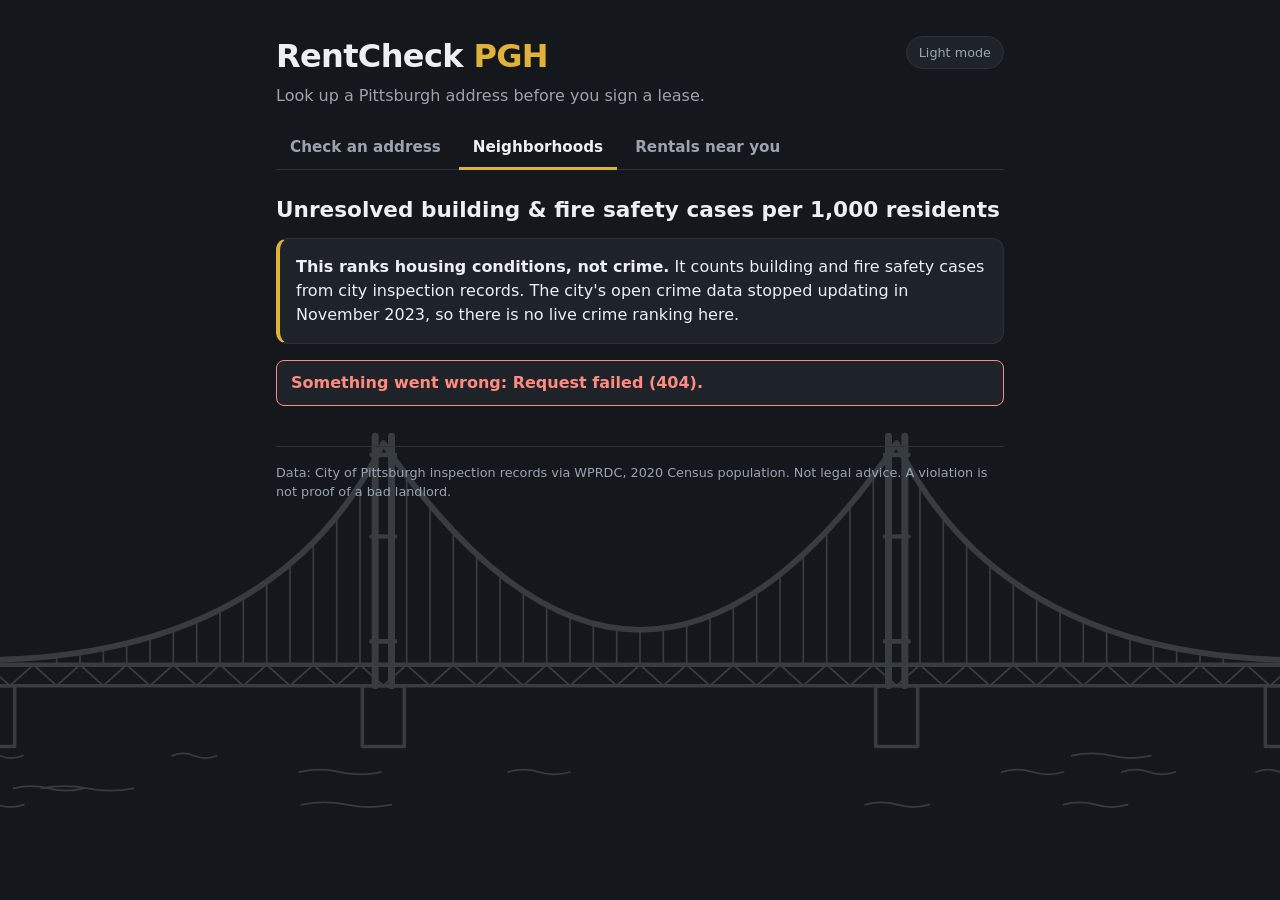
==== src/main/resources/public/neighborhoods.html @ 0680f95f "stuff" ====
<!DOCTYPE html>
<html lang="en">
<head>
  <meta charset="UTF-8">
  <meta name="viewport" content="width=device-width, initial-scale=1">
  <title>Neighborhoods · RentCheck PGH</title>
  <meta name="description" content="Pittsburgh neighborhoods ranked by unresolved building and fire safety cases per 1,000 residents.">
  <link rel="icon" href="data:image/svg+xml,%3Csvg xmlns='http://www.w3.org/2000/svg' viewBox='0 0 32 32'%3E%3Cpath d='M4 15 16 4l12 11v13H4z' fill='%23b8860b'/%3E%3Crect x='13' y='19' width='6' height='9' fill='%23fff'/%3E%3C/svg%3E">
  <link rel="stylesheet" href="style.css">
  <script src="theme.js"></script>
</head>
<body>
  <main>
    <header>
      <button type="button" id="theme-toggle" class="theme-toggle"></button>
      <h1>RentCheck <span>PGH</span></h1>
      <p class="tagline">Look up a Pittsburgh address before you sign a lease.</p>
      <nav class="tabs" aria-label="Sections">
        <a href="/">Check an address</a>
        <a href="neighborhoods.html" aria-current="page">Neighborhoods</a>
        <a href="rentals.html">Rentals near you</a>
      </nav>
    </header>

    <h2 id="ranking-title" class="page-title">Unresolved building &amp; fire safety cases per 1,000 residents</h2>

    <!-- Honesty box: people will assume a neighborhood ranking is about crime. It isn't. -->
    <div class="card callout">
      <p><b>This ranks housing conditions, not crime.</b> It counts building and fire safety cases
        from city inspection records. The city's open crime data stopped updating in November 2023,
        so there is no live crime ranking here.</p>
    </div>

    <p id="basis" class="note"></p>
    <p id="status" role="status" aria-live="polite" class="loading">Loading neighborhoods...</p>

    <section id="ranking" hidden>
      <p id="direction" class="note"></p>
      <label for="filter" class="filter-label">Find a neighborhood</label>
      <input id="filter" class="filter" type="search" placeholder="e.g. Oakland" autocomplete="off">

      <div class="table-wrap">
        <table role="table" class="rank-table">
          <caption class="visually-hidden">Ranked neighborhoods</caption>
          <thead role="rowgroup">
            <tr role="row">
              <th role="columnheader" scope="col">Rank</th>
              <th role="columnheader" scope="col">Neighborhood</th>
              <th role="columnheader" scope="col" id="unit-header">Per 1,000 residents</th>
              <th role="columnheader" scope="col">Unresolved, last 3 years</th>
              <th role="columnheader" scope="col">Residents (2020)</th>
            </tr>
          </thead>
          <tbody id="ranked" role="rowgroup"></tbody>
        </table>
      </div>
      <p id="filter-empty" class="empty" hidden>No neighborhood matches that name.</p>

      <div id="unranked-box" hidden>
        <h2>Not ranked</h2>
        <p class="note">We couldn't compute a fair rate for these, so they aren't in the ranking.</p>
        <ul id="unranked" class="unranked"></ul>
      </div>

      <p id="api-note" class="note"></p>
    </section>

    <footer>
      Data: City of Pittsburgh inspection records via WPRDC, 2020 Census population.
      Not legal advice. A violation is not proof of a bad landlord.
    </footer>
  </main>
  <script src="api.js"></script>
  <script src="neighborhoods.js"></script>
</body>
</html>
---- src/main/resources/public/style.css ----
:root {
  /* Dark is the default for everyone. The Light/Dark button in the header (theme.js) sets
     data-theme="light" or "dark" on <html>, and the choice is remembered in the browser. */
  color-scheme: dark;
  --bg: #14171b;
  --card: #1e2329;
  --text: #eceff3;
  --muted: #9aa4af;
  --line: #2c333b;
  --accent: #e0b23a;            /* Pittsburgh gold: buttons and highlights */
  --link: #e8c35a;              /* text links */
  /* Badge colors are dark enough for white text to pass WCAG AA contrast (4.5:1). */
  --low: #1a7a42;
  --medium: #a35c00;
  --high: #c62828;
  --danger-text: #ff8a80;       /* dark red text is unreadable on a dark background */
  --unknown: #6b7480;
}
:root[data-theme="light"] {
  color-scheme: light;
  --bg: #f6f7f9;
  --card: #ffffff;
  --text: #1b1f24;
  --muted: #5b6570;
  --line: #e2e6eb;
  --accent: #b8860b;
  --link: #8a6300;              /* darker gold for text links, so they're readable on white */
  --danger-text: #c62828;       /* red used for text ("Still unresolved", errors) */
}
* { box-sizing: border-box; }

/* Hidden on screen but still read by screen readers (standard technique). */
.visually-hidden {
  position: absolute !important; width: 1px; height: 1px; padding: 0; margin: -1px;
  overflow: hidden; clip: rect(0 0 0 0); white-space: nowrap; border: 0;
}

/* Faded Pittsburgh bridge behind the whole page.
   position: fixed pins it to the window, so it stays put while you scroll;
   z-index: -1 keeps it behind every element; pointer-events: none means it can't block clicks. */
body::before {
  content: ""; position: fixed; inset: 0; z-index: -1; pointer-events: none;
  background: url("bridge.svg") no-repeat center bottom 8vh / min(1400px, 140vw) auto;
  opacity: .3;
}
:root[data-theme="light"] body::before { opacity: .22; }
body {
  margin: 0; background: var(--bg); color: var(--text);
  font: 16px/1.5 system-ui, -apple-system, "Segoe UI", Roboto, sans-serif;
}
main { max-width: 760px; margin: 0 auto; padding: 32px 16px 64px; }
header { position: relative; border-bottom: 1px solid var(--line); margin-bottom: 24px; }
/* Light/Dark switch, top right of the header. */
.theme-toggle {
  position: absolute; top: 4px; right: 0; padding: 6px 12px; font: inherit; font-size: .8rem;
  color: var(--muted); background: var(--card); border: 1px solid var(--line);
  border-radius: 999px; cursor: pointer;
}
.theme-toggle:hover { color: var(--text); }
h1 { margin: 0; font-size: 2rem; letter-spacing: -.02em; }
h1 span { color: var(--accent); }
h2 { font-size: 1.1rem; margin: 28px 0 8px; }
.tagline { color: var(--muted); margin: 4px 0 20px; }

#search-form { display: flex; gap: 8px; }
#search-form input {
  flex: 1; padding: 12px 14px; font-size: 1rem; border-radius: 8px;
  border: 1px solid var(--line); background: var(--card); color: var(--text);
  box-shadow: 0 1px 2px rgba(0, 0, 0, .04);
}
#search-form button {
  padding: 12px 20px; font-size: 1rem; font-weight: 600; border: 0; border-radius: 8px;
  background: var(--accent); color: #111; cursor: pointer;
}
#search-form button:hover:not(:disabled) { filter: brightness(1.08); }
#search-form button:disabled { opacity: .6; cursor: wait; }
/* Visible outline for keyboard users (accessibility; judges sometimes tab through). */
:focus-visible { outline: 3px solid var(--accent); outline-offset: 2px; }
#search-form input:focus-visible { outline-offset: 0; }
.source { color: var(--muted); font-size: .8rem; margin: 4px 0 0; }
.examples { color: var(--muted); font-size: .9rem; margin: 10px 0 0; }
.examples a { font-weight: 600; }
.hint { color: var(--muted); font-size: .9rem; }
a { color: var(--link); }
/* "See a sample report" is a button (it does something, it doesn't go anywhere) styled as a link. */
.link-button {
  background: none; border: 0; padding: 0; font: inherit; color: var(--link);
  text-decoration: underline; cursor: pointer;
}

#status { min-height: 1.5em; color: var(--muted); }
#status:focus, #results-heading:focus { outline: none; }  /* focused by code, not by the user */
#status.done { min-height: 0; height: 0; overflow: hidden; }  /* announced, not shown */
#status.error {
  color: var(--danger-text); font-weight: 600; background: var(--card);
  border: 1px solid var(--danger-text); border-radius: 8px; padding: 10px 14px;
}
.no-records { margin-top: 16px; border-left: 4px solid var(--unknown); }
.no-records h2 { margin-top: 0; }
.no-records ul { padding-left: 20px; }
.no-records li { margin: 4px 0; }
#status.loading::before {
  content: ""; display: inline-block; width: .9em; height: .9em; margin-right: 8px;
  vertical-align: -2px; border: 2px solid var(--line); border-top-color: var(--accent);
  border-radius: 50%; animation: spin .8s linear infinite;
}
@keyframes spin { to { transform: rotate(360deg); } }
/* People who get dizzy from motion can ask their OS to reduce it; respect that. */
@media (prefers-reduced-motion: reduce) { #status.loading::before { animation: none; } }

.sample-banner {
  background: var(--accent); color: #111; font-weight: 700; text-align: center;
  padding: 8px 12px; border-radius: 8px; margin: 0 0 12px;
}
.searched { color: var(--muted); margin: 0 0 8px; font-size: 1rem; font-weight: 400; }
.empty { color: var(--muted); font-style: italic; margin: 0; }

.card {
  background: var(--card); border: 1px solid var(--line); border-radius: 12px; padding: 16px;
}
.headline { display: flex; gap: 14px; align-items: flex-start; border-left: 5px solid var(--unknown); }
/* The headline card's left edge matches the rating, so the result reads at a glance. */
.headline.risk-LOW { border-left-color: var(--low); }
.headline.risk-MEDIUM { border-left-color: var(--medium); }
.headline.risk-HIGH { border-left-color: var(--high); }
.headline p { margin: 0; }
.badge {
  flex: none; padding: 4px 12px; border-radius: 999px; font-weight: 700; font-size: .8rem;
  color: #fff; background: var(--unknown); letter-spacing: .04em;
}
.badge.LOW { background: var(--low); }
.badge.MEDIUM { background: var(--medium); }
.badge.HIGH { background: var(--high); }
/* "No records found" must not look like a good result: neutral grey with a dashed outline. */
.badge.UNKNOWN { background: transparent; color: var(--muted); border: 1px dashed var(--muted); }
[hidden] { display: none !important; }

.stats { display: grid; grid-template-columns: repeat(3, 1fr); gap: 12px; margin-top: 12px; }
.stats .card { text-align: center; }
.stats b { display: block; font-size: 1.5rem; font-variant-numeric: tabular-nums; }
.stats small { color: var(--muted); }

.note { color: var(--muted); font-size: .85rem; margin-top: 12px; }

#categories { list-style: none; padding: 0; margin: 0; display: flex; flex-wrap: wrap; gap: 8px; }
#categories li {
  background: var(--card); border: 1px solid var(--line); border-radius: 999px;
  padding: 4px 12px; font-size: .9rem;
}

.table-wrap { overflow-x: auto; border: 1px solid var(--line); border-radius: 12px; }
.unresolved { color: var(--danger-text); font-weight: 600; }
.case-meta { display: block; color: var(--muted); font-size: .8rem; margin-top: 2px; }
table { width: 100%; border-collapse: collapse; background: var(--card); border-radius: 12px; }
th, td { text-align: left; padding: 10px 12px; border-bottom: 1px solid var(--line); font-size: .9rem; vertical-align: top; }
th { color: var(--muted); font-weight: 600; font-size: .75rem; text-transform: uppercase; letter-spacing: .05em; }
tbody tr:last-child td { border-bottom: 0; }

.questions { margin-top: 16px; }
.questions h2 { margin: 0; }
.questions .note { margin: 2px 0 10px; }
.checklist { list-style: none; padding: 0; margin: 0; }
.checklist li { display: flex; gap: 10px; align-items: flex-start; padding: 6px 0; }
.checklist li + li { border-top: 1px solid var(--line); }
.checklist input { flex: none; width: 18px; height: 18px; margin-top: 3px; accent-color: var(--accent); }
.checklist input:checked + label { color: var(--muted); text-decoration: line-through; }
.place { margin-top: 16px; }
.place h2 { margin-top: 0; }
.place-address { font-weight: 600; margin: 0 0 10px; }
.place iframe {
  display: block; width: 100%; aspect-ratio: 16 / 9; border: 0; border-radius: 8px;
  background: var(--line);   /* grey box while the map loads */
}
.also-check { margin-top: 28px; }
.also-check h2 { margin-top: 0; }
.also-check ul { margin: 0; padding-left: 20px; }
.also-check li { margin: 4px 0; }

.how-we-score { margin-top: 28px; }
.how-we-score summary { cursor: pointer; font-weight: 700; font-size: 1.05rem; }
.how-we-score p { margin: 10px 0 0; }
.draft-tag { color: var(--muted); font-size: .85rem; font-weight: 600; }

/* ---------- Navigation between the three pages ---------- */
.tabs { display: flex; gap: 4px; flex-wrap: wrap; margin: 0 0 -1px; }
.tabs a {
  padding: 8px 14px; color: var(--muted); text-decoration: none; font-weight: 600; font-size: .95rem;
  border-bottom: 3px solid transparent;
}
.tabs a:hover { color: var(--text); }
.tabs a[aria-current="page"] { color: var(--text); border-bottom-color: var(--accent); }

/* ---------- Neighborhoods and Rentals pages ---------- */
.page-title { font-size: 1.35rem; margin: 0 0 12px; }
.callout { border-left: 4px solid var(--accent); margin: 12px 0; }
.callout p { margin: 0; }
.filter-label { display: block; font-weight: 600; margin: 16px 0 6px; }
.filter {
  width: 100%; max-width: 320px; padding: 10px 12px; font-size: 16px; border-radius: 8px;
  border: 1px solid var(--line); background: var(--card); color: var(--text); margin-bottom: 12px;
}
.rank-table td:first-child { font-weight: 700; font-variant-numeric: tabular-nums; }
.rank-table td { font-variant-numeric: tabular-nums; }
.unranked { padding-left: 20px; }
.unranked li { margin: 8px 0; }
.rate-note { display: block; color: var(--muted); }

.primary-button {
  padding: 12px 20px; font-size: 1rem; font-weight: 600; border: 0; border-radius: 8px;
  background: var(--accent); color: #111; cursor: pointer;
}
.primary-button:disabled { opacity: .6; cursor: wait; }
.nearby { display: grid; gap: 12px; }
.nearby-card h3 { margin: 0 0 4px; font-size: 1.15rem; display: flex; gap: 8px; align-items: center; flex-wrap: wrap; }
.nearby-card p { margin: 4px 0; }
.nearby-card h4 { margin: 12px 0 4px; font-size: .95rem; }
.here-tag {
  font-size: .75rem; font-weight: 700; padding: 2px 10px; border-radius: 999px;
  background: var(--accent); color: #111;
}
.rental-links { margin: 0; padding-left: 20px; }
.rental-links li { margin: 4px 0; }
.link-note { display: block; color: var(--muted); }

footer { border-top: 1px solid var(--line); padding-top: 16px; margin-top: 40px; color: var(--muted); font-size: .8rem; }

@media (max-width: 520px) {
  /* Keep the 3 stats side by side on phones, just smaller, so the report isn't a long scroll. */
  .stats { gap: 8px; }
  .stats .card { padding: 10px 6px; }
  .stats b { font-size: 1.1rem; }
  .stats small { font-size: .75rem; line-height: 1.2; display: block; }
  .headline { flex-direction: column; }
  #search-form { flex-direction: column; }
  #search-form input, #search-form button { font-size: 16px; } /* 16px stops iPhones zooming in on tap */
  main { padding-top: 20px; }
  /* Phones: three equal columns, so the tabs stay in one row (long names wrap inside their own tab). */
  nav.tabs { display: grid; grid-template-columns: repeat(3, 1fr); }
  nav.tabs a { padding: 8px 4px; font-size: .85rem; text-align: center; line-height: 1.25; }
  h1 { font-size: 1.6rem; }
  /* Phones: turn each table row into a small card instead of scrolling sideways. */
  table, tbody, tr, td { display: block; width: 100%; }
  thead { display: none; }
  tr { border-bottom: 1px solid var(--line); padding: 8px 0; }
  td { border: 0; padding: 2px 12px; }
  td::before { content: attr(data-label) ": "; color: var(--muted); font-weight: 600; }
}
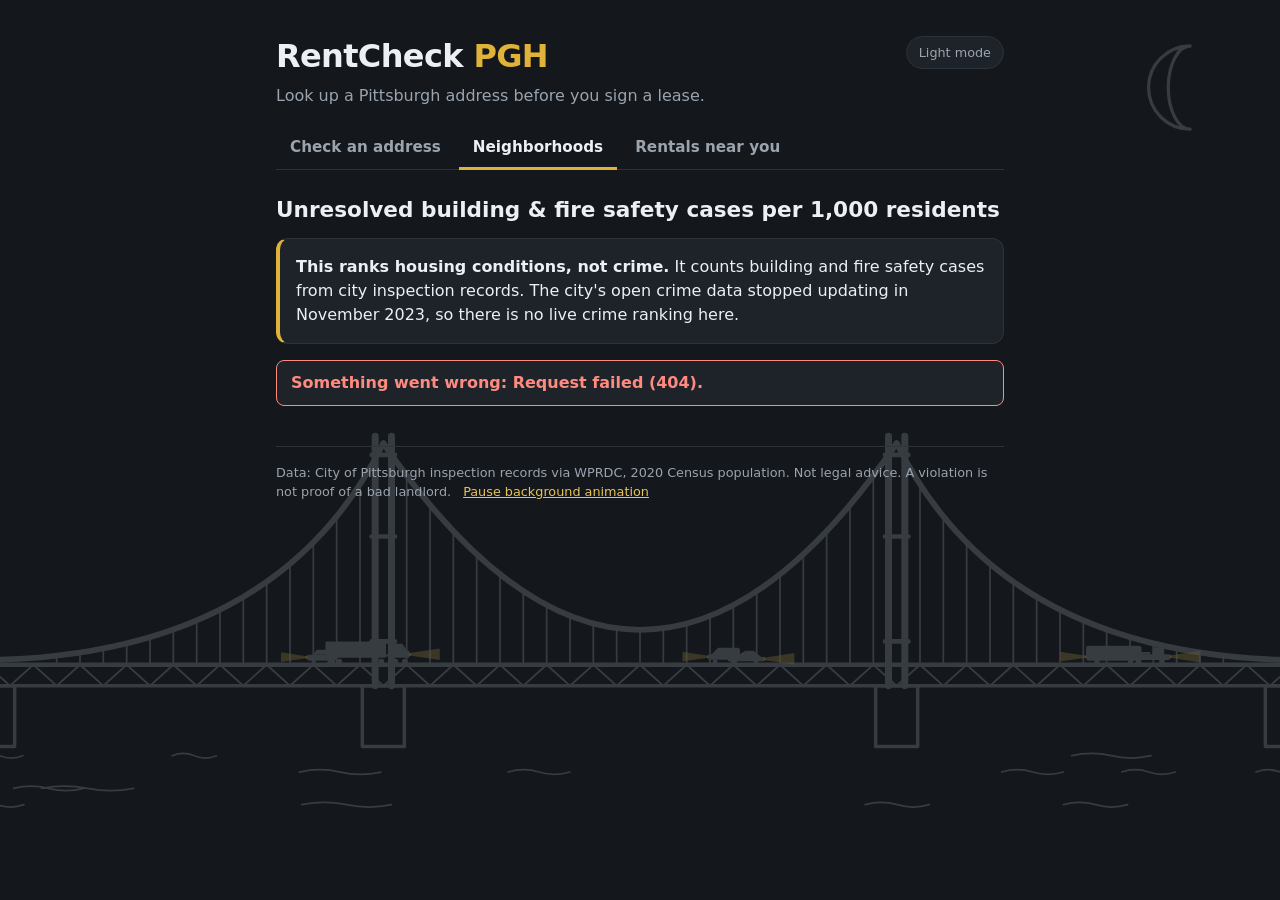
==== commit 01c28d21: "Stuff git add src/main/resources/public AI_USAGE_CONNOR.md git commit -m "Catch-up: condemned, permi" ====
--- a/src/main/resources/public/neighborhoods.html
+++ b/src/main/resources/public/neighborhoods.html
@@ -31,10 +31,31 @@
         so there is no live crime ranking here.</p>
     </div>
 
+    <!-- "Near my campus" filter. Schools and travel modes come from /api/schools. -->
+    <div id="campus" class="card campus" hidden>
+      <h3>Near my campus</h3>
+      <div class="campus-controls">
+        <label>School
+          <select id="campus-school"><option value="">All neighborhoods (citywide)</option></select>
+        </label>
+        <label>How you get around
+          <select id="campus-mode"></select>
+        </label>
+        <label>Within (miles)
+          <input id="campus-miles" type="number" min="0" max="50" step="0.5" inputmode="decimal">
+        </label>
+      </div>
+      <p id="campus-mode-note" class="note"></p>
+      <p id="campus-note" class="note"></p>
+      <p id="campus-links" class="campus-links" hidden></p>
+    </div>
+
     <p id="basis" class="note"></p>
     <p id="status" role="status" aria-live="polite" class="loading">Loading neighborhoods...</p>
 
     <section id="ranking" hidden>
+      <p id="filter-summary" class="filter-summary" hidden></p>
+      <p id="distance-note" class="note" hidden></p>
       <p id="direction" class="note"></p>
       <label for="filter" class="filter-label">Find a neighborhood</label>
       <input id="filter" class="filter" type="search" placeholder="e.g. Oakland" autocomplete="off">
@@ -44,6 +65,7 @@
           <caption class="visually-hidden">Ranked neighborhoods</caption>
           <thead role="rowgroup">
             <tr role="row">
+              <th role="columnheader" scope="col" id="distance-header" hidden>Distance</th>
               <th role="columnheader" scope="col">Rank</th>
               <th role="columnheader" scope="col">Neighborhood</th>
               <th role="columnheader" scope="col" id="unit-header">Per 1,000 residents</th>
--- a/src/main/resources/public/style.css
+++ b/src/main/resources/public/style.css
@@ -40,10 +40,27 @@
    z-index: -1 keeps it behind every element; pointer-events: none means it can't block clicks. */
 body::before {
   content: ""; position: fixed; inset: 0; z-index: -1; pointer-events: none;
-  background: url("bridge.svg") no-repeat center bottom 8vh / min(1400px, 140vw) auto;
+  background: url("bridge-animated-night.svg") no-repeat center bottom 8vh / min(1400px, 140vw) auto;
   opacity: .3;
 }
-:root[data-theme="light"] body::before { opacity: .22; }
+/* Sun and birds in the top-right corner: a second fixed layer, also behind everything. */
+body::after {
+  content: ""; position: fixed; top: 0; right: 0; z-index: -1; pointer-events: none;
+  width: min(460px, 70vw); aspect-ratio: 420 / 200;
+  background: url("sky-night.svg") no-repeat right top / contain;
+  opacity: .3;
+}
+:root[data-theme="light"] body::before, :root[data-theme="light"] body::after { opacity: .22; }
+/* Day vs night: dark mode (the default) shows a moon and headlights; light mode shows the sun. */
+:root[data-theme="light"] body::before { background-image: url("bridge-animated.svg"); }
+:root[data-theme="light"] body::after { background-image: url("sky.svg"); }
+/* Still bridge (no traffic) when the device asks for less motion, or after "Pause animation".
+   These selectors are more specific than the day/night ones above, so they win in either theme. */
+@media (prefers-reduced-motion: reduce) {
+  :root body::before, :root[data-theme] body::before { background-image: url("bridge.svg"); }
+}
+:root.motion-paused body::before, :root.motion-paused[data-theme] body::before { background-image: url("bridge.svg"); }
+.motion-toggle { margin-left: 8px; font-size: inherit; }
 body {
   margin: 0; background: var(--bg); color: var(--text);
   font: 16px/1.5 system-ui, -apple-system, "Segoe UI", Roboto, sans-serif;
@@ -156,6 +173,41 @@
 th { color: var(--muted); font-weight: 600; font-size: .75rem; text-transform: uppercase; letter-spacing: .05em; }
 tbody tr:last-child td { border-bottom: 0; }
 
+.property { margin-top: 16px; }
+.property h2 { margin: 0 0 8px; }
+.property-context { margin: 0 0 12px; background: var(--bg); padding: 10px 12px; border-radius: 8px; }
+/* Facts as a two-column list: label on the left, value on the right. */
+.facts { display: grid; grid-template-columns: max-content 1fr; gap: 6px 16px; margin: 0; }
+.facts dt { color: var(--muted); font-weight: 600; }
+.facts dd { margin: 0; }
+@media (max-width: 520px) { .facts { grid-template-columns: 1fr; gap: 0; } .facts dd { margin-bottom: 8px; } }
+/* Condemned: the only red box on the page, so it can't be missed. */
+.condemned { border: 2px solid var(--high); border-left-width: 6px; margin-bottom: 12px; }
+.condemned h2 { margin: 0 0 6px; color: var(--danger-text); }
+.condemned-warning { font-weight: 600; margin: 0 0 6px; }
+.suggestions { padding-left: 20px; }
+.suggestions li { margin: 4px 0; }
+.suggestions a { font-weight: 600; }
+.muted { color: var(--muted); }
+.permits, .around { margin-top: 20px; }
+.permits h2, .around h2 { margin-top: 0; }
+.chips { list-style: none; padding: 0; margin: 8px 0; display: flex; flex-wrap: wrap; gap: 8px; }
+.chips li { background: var(--bg); border: 1px solid var(--line); border-radius: 999px; padding: 3px 10px; font-size: .85rem; }
+.around summary { cursor: pointer; font-weight: 600; margin: 8px 0; }
+.around-items { padding-left: 20px; margin: 0; font-size: .9rem; }
+.sources { margin-top: 24px; font-size: .85rem; color: var(--muted); }
+.sources h2 { font-size: .95rem; margin: 0 0 6px; color: var(--text); }
+.sources ul { padding-left: 18px; margin: 0; }
+.sources li { margin: 4px 0; }
+.sources b { color: var(--text); }
+.source-note { display: block; }
+.walk { margin-top: 16px; }
+.walk h2 { margin: 0 0 4px; }
+.school-select {
+  width: 100%; max-width: 360px; padding: 10px 12px; font-size: 16px; border-radius: 8px;
+  border: 1px solid var(--line); background: var(--card); color: var(--text);
+}
+.walk-result { margin: 12px 0 0; font-weight: 600; }
 .questions { margin-top: 16px; }
 .questions h2 { margin: 0; }
 .questions .note { margin: 2px 0 10px; }
@@ -199,6 +251,18 @@
   width: 100%; max-width: 320px; padding: 10px 12px; font-size: 16px; border-radius: 8px;
   border: 1px solid var(--line); background: var(--card); color: var(--text); margin-bottom: 12px;
 }
+.campus { margin: 12px 0; }
+.campus h3 { margin: 0 0 8px; }
+.campus-controls { display: flex; flex-wrap: wrap; gap: 12px; }
+.campus-controls label { display: flex; flex-direction: column; gap: 4px; font-weight: 600; font-size: .9rem; }
+.campus-controls select, .campus-controls input {
+  padding: 8px 10px; font-size: 16px; border-radius: 8px; min-width: 150px;
+  border: 1px solid var(--line); background: var(--card); color: var(--text);
+}
+.campus-controls input { width: 110px; min-width: 0; }
+.campus-controls :disabled { opacity: .5; }
+.campus-links { margin: 8px 0 0; }
+.filter-summary { font-weight: 600; margin: 12px 0 4px; }
 .rank-table td:first-child { font-weight: 700; font-variant-numeric: tabular-nums; }
 .rank-table td { font-variant-numeric: tabular-nums; }
 .unranked { padding-left: 20px; }
@@ -221,6 +285,18 @@
 .rental-links { margin: 0; padding-left: 20px; }
 .rental-links li { margin: 4px 0; }
 .link-note { display: block; color: var(--muted); }
+
+/* ---------- Print button, neighborhood line ---------- */
+.results-top { display: flex; gap: 12px; align-items: center; justify-content: space-between; flex-wrap: wrap; margin-bottom: 8px; }
+.results-top .searched { margin: 0; }
+.secondary-button {
+  padding: 6px 12px; font: inherit; font-size: .85rem; color: var(--text); background: var(--card);
+  border: 1px solid var(--line); border-radius: 8px; cursor: pointer;
+}
+.secondary-button:hover { border-color: var(--accent); }
+.hood-line { margin: 0 0 10px; color: var(--muted); }
+.hood-line b { color: var(--text); }
+.print-only { display: none; }
 
 footer { border-top: 1px solid var(--line); padding-top: 16px; margin-top: 40px; color: var(--muted); font-size: .8rem; }
 
@@ -245,3 +321,24 @@
   td { border: 0; padding: 2px 12px; }
   td::before { content: attr(data-label) ": "; color: var(--muted); font-weight: 600; }
 }
+
+/* ---------- Paper version (Print / Save as PDF) ----------
+   Black on white to save ink, and only the report itself: no search box, tabs, buttons or map. */
+@media print {
+  :root, :root[data-theme="light"], :root[data-theme="dark"] {
+    --bg: #fff; --card: #fff; --text: #000; --muted: #444; --line: #bbb;
+    --link: #000; --danger-text: #000; color-scheme: light;
+  }
+  body::before, body::after { display: none; } /* no bridge, sun or birds on paper */
+  .motion-toggle { display: none; }
+  main { max-width: none; padding: 0; }
+  header .tagline, .tabs, .theme-toggle, #search-form, .source, .examples, .hint, #status,
+  #print-report, #place, #also-check, #walk, .hood-line a, #how-we-score { display: none !important; }
+  header { border: 0; margin-bottom: 8px; }
+  .print-only { display: block; font-size: .8rem; color: #444; margin: 0 0 12px; }
+  .card, .table-wrap { box-shadow: none; break-inside: avoid; }
+  tr { break-inside: avoid; }
+  .unresolved { font-weight: 700; text-decoration: underline; }   /* red doesn't print: mark it another way */
+  .badge { border: 1px solid #000; color: #000 !important; background: #fff !important; }
+  .headline { border-left-color: #000 !important; }
+}
